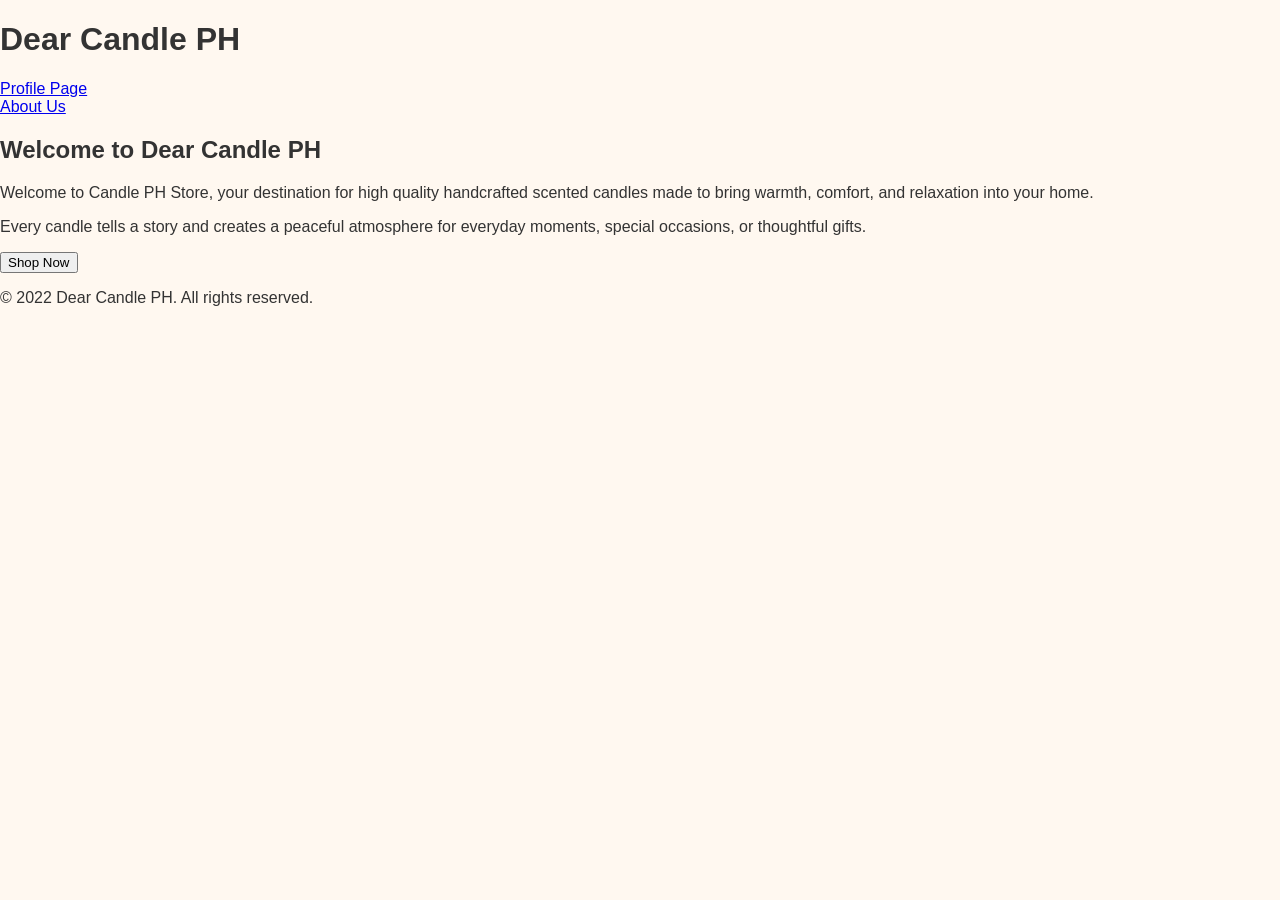
==== Index.html @ 819bb9c6 "git push modified:   About Us.html modified:   Index.html modified:   Profile Page.html modified:   " ====
<!DOCTYPE html>
<html>
    <head>
        <meta charset="UTF-8">
        <meta name="viewport" content="width=device-width, initial-scale=1.0">
        <title>Dear Candle PH</title>
        <link rel="stylesheet" href="Style.css">
    </head>
    <body>
        <header>
            <h1>
                Dear Candle PH
            </h1>
        </header>

        <nav> 
            <a href ="Profile Page.html">Profile Page</a><br>
            <a href = "About Us.html">About Us</a><br>
        </nav>
        
        <main>
            
            <h2>Welcome to Dear Candle PH</h2>

            <p>
                Welcome to Candle PH Store, your destination for high quality handcrafted scented candles made to bring warmth, 
                comfort, and relaxation into your home.
            </p>
            <p>
            Every candle tells a story and creates a peaceful atmosphere for everyday moments, special occasions,
            or thoughtful gifts.
            </p>
            <button>Shop Now</button>
        </main>
        <footer>
            <p>
                &copy; 2022 Dear Candle PH. All rights reserved.
            </p>
        </footer>
    </body>
</html>
---- Style.css ----
body{
    margin: 0;
    font-family: Arial, sans-serif;
    background-color: #fff8f0;
    color: #333;
}
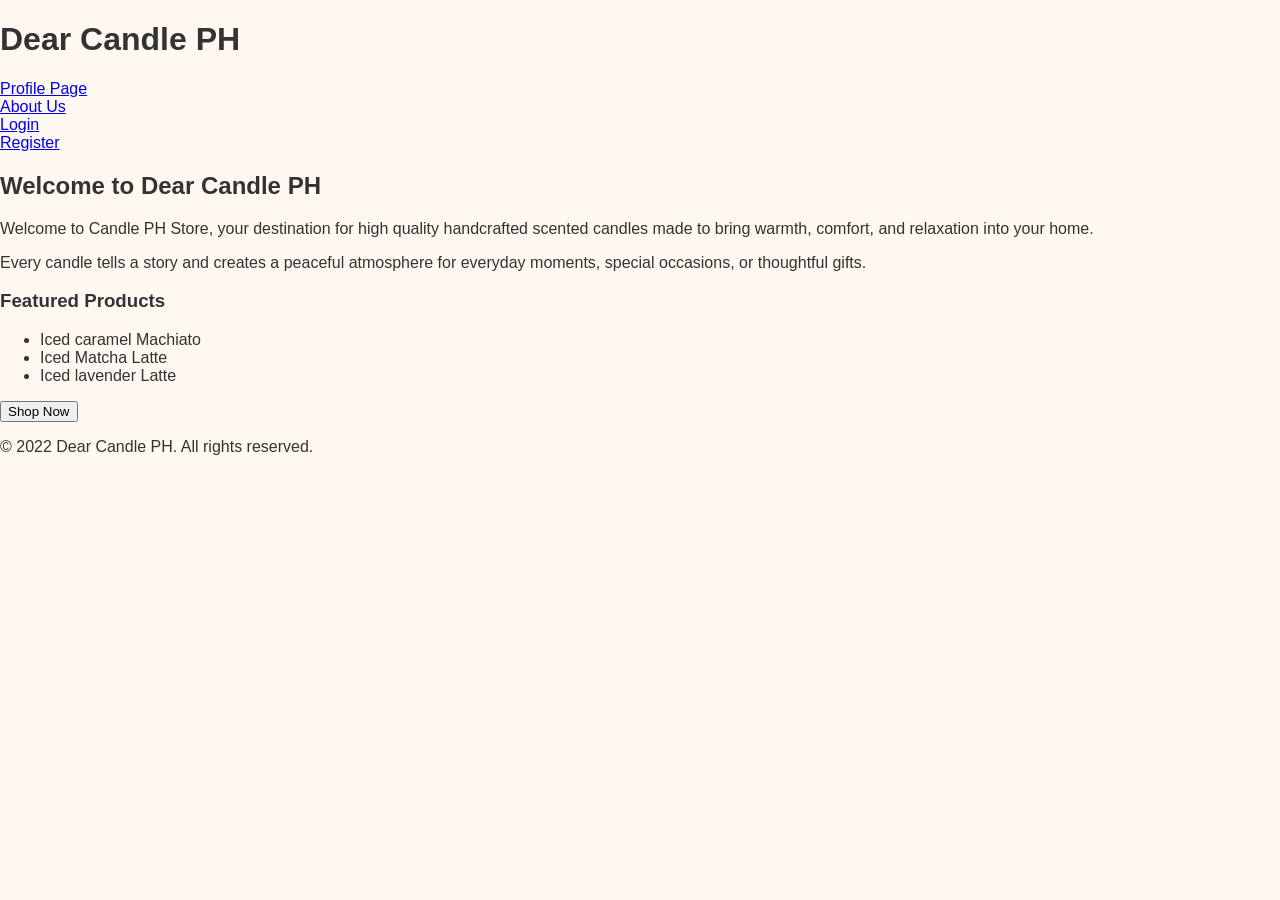
==== commit 4cf2ac10: "git commit -m "modified the About Us.html, Index.html, Login.html, and Register.html files to update" ====
--- a/Index.html
+++ b/Index.html
@@ -16,6 +16,9 @@
         <nav> 
             <a href ="Profile Page.html">Profile Page</a><br>
             <a href = "About Us.html">About Us</a><br>
+            <a href = "Login.html">Login</a><br>
+            <a href = "Register.html">Register</a><br>
+
         </nav>
         
         <main>
@@ -30,6 +33,12 @@
             Every candle tells a story and creates a peaceful atmosphere for everyday moments, special occasions,
             or thoughtful gifts.
             </p>
+            <h3>Featured Products</h3>
+            <ul>
+                <li>Iced caramel Machiato</li>
+                <li>Iced Matcha Latte</li>
+                <li>Iced lavender Latte</li>
+            </ul>
             <button>Shop Now</button>
         </main>
         <footer>
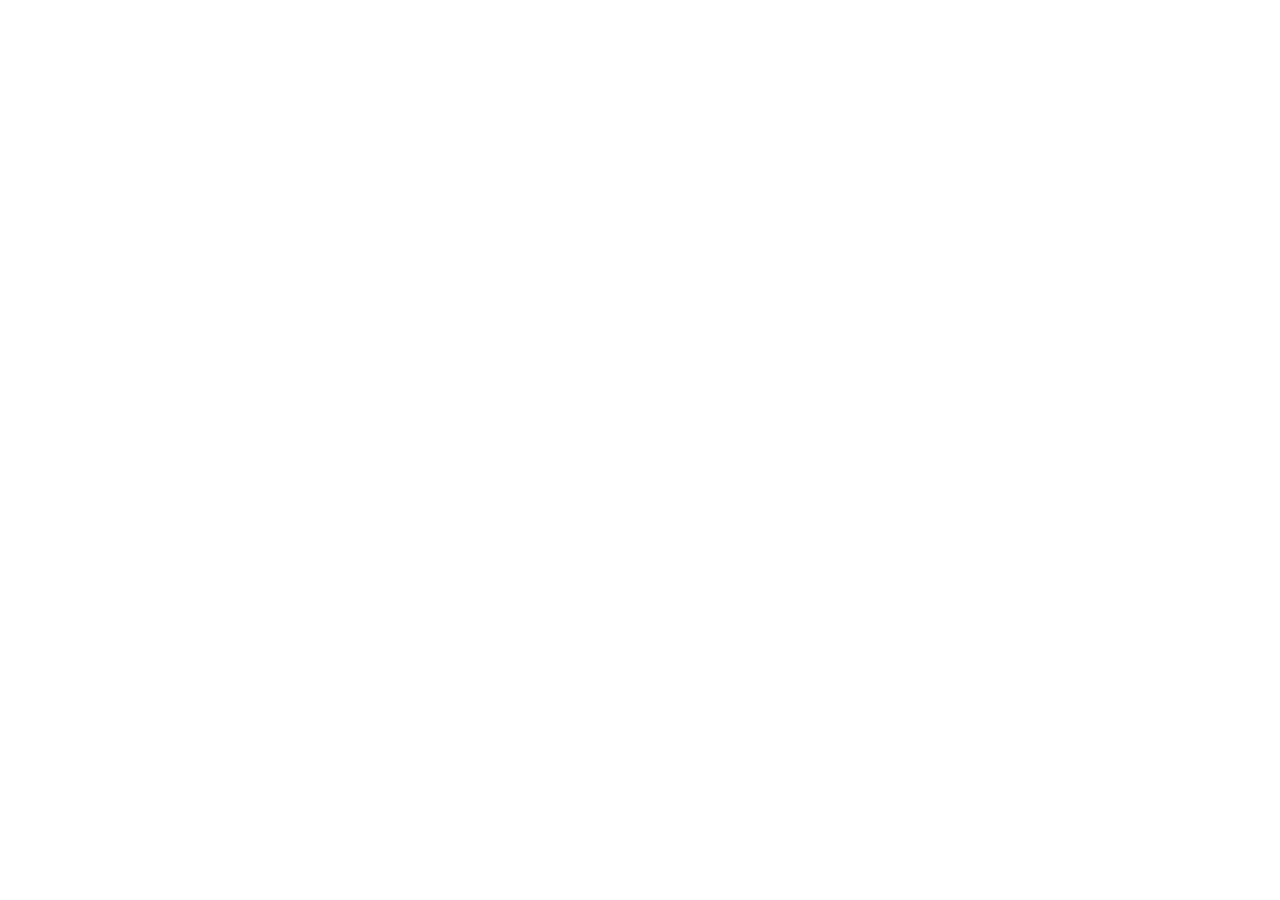
==== commit a9405c4d: "Revamp Home and Index pages in HTML and update styles in Style.css for improved layout and design" ====
--- a/Index.html
+++ b/Index.html
@@ -1,50 +1,11 @@
 <!DOCTYPE html>
-<html>
-    <head>
-        <meta charset="UTF-8">
-        <meta name="viewport" content="width=device-width, initial-scale=1.0">
-        <title>Dear Candle PH</title>
-        <link rel="stylesheet" href="Style.css">
-    </head>
-    <body>
-        <header>
-            <h1>
-                Dear Candle PH
-            </h1>
-        </header>
-
-        <nav> 
-            <a href ="Profile Page.html">Profile Page</a><br>
-            <a href = "About Us.html">About Us</a><br>
-            <a href = "Login.html">Login</a><br>
-            <a href = "Register.html">Register</a><br>
-
-        </nav>
-        
-        <main>
-            
-            <h2>Welcome to Dear Candle PH</h2>
-
-            <p>
-                Welcome to Candle PH Store, your destination for high quality handcrafted scented candles made to bring warmth, 
-                comfort, and relaxation into your home.
-            </p>
-            <p>
-            Every candle tells a story and creates a peaceful atmosphere for everyday moments, special occasions,
-            or thoughtful gifts.
-            </p>
-            <h3>Featured Products</h3>
-            <ul>
-                <li>Iced caramel Machiato</li>
-                <li>Iced Matcha Latte</li>
-                <li>Iced lavender Latte</li>
-            </ul>
-            <button>Shop Now</button>
-        </main>
-        <footer>
-            <p>
-                &copy; 2022 Dear Candle PH. All rights reserved.
-            </p>
-        </footer>
-    </body>
+<html lang="en">
+<head>
+    <meta charset="UTF-8">
+    <meta name="viewport" content="width=device-width, initial-scale=1.0">
+    <title>Dear Canle PH</title>
+</head>
+<body>
+    
+</body>
 </html>
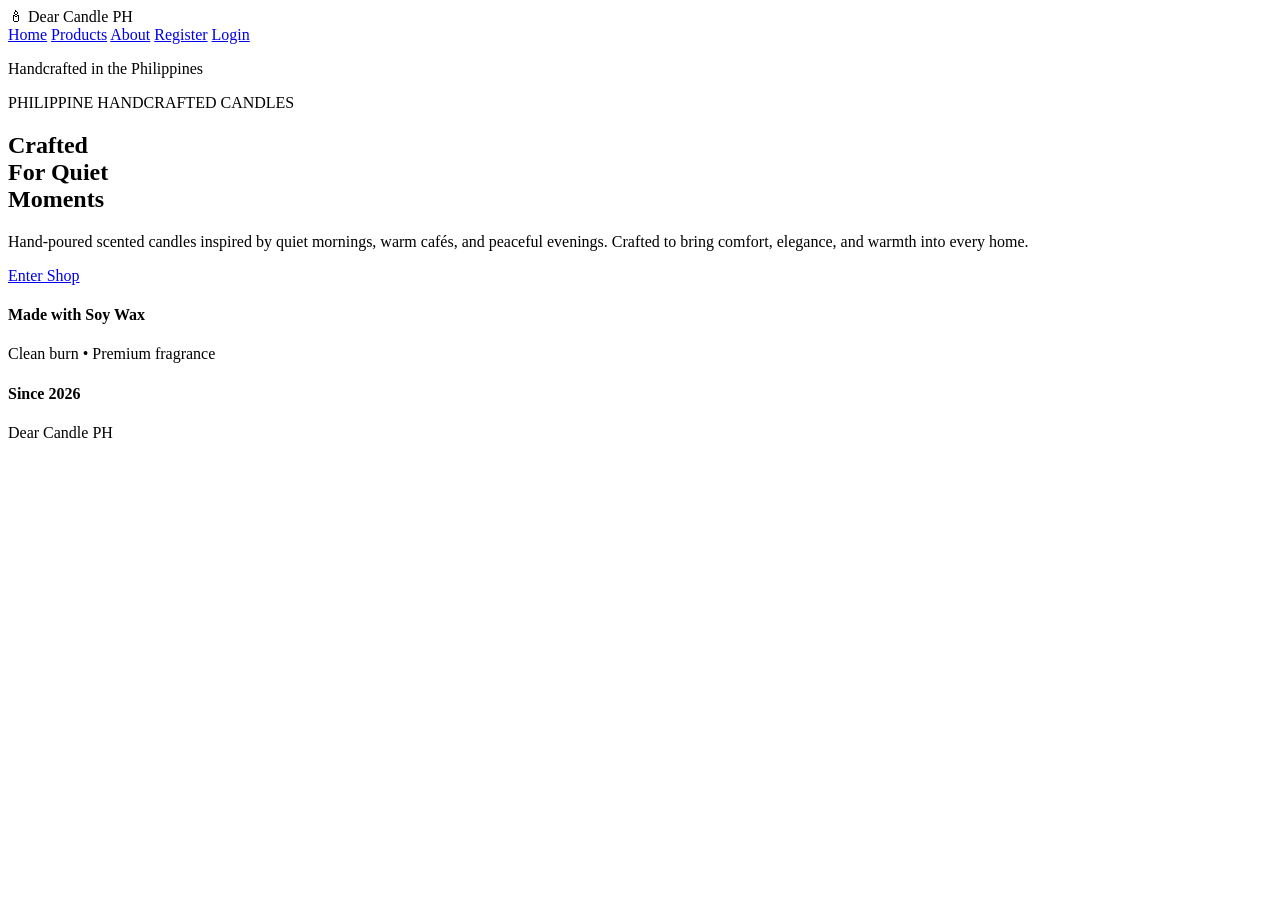
==== commit a198a5af: "Add Home.css for styling and update Home.html to link new stylesheet; create Index.html and Index.cs" ====
--- a/Index.html
+++ b/Index.html
@@ -1,11 +1,71 @@
 <!DOCTYPE html>
 <html lang="en">
-<head>
-    <meta charset="UTF-8">
-    <meta name="viewport" content="width=device-width, initial-scale=1.0">
-    <title>Dear Canle PH</title>
-</head>
-<body>
-    
-</body>
+    <head>
+        <meta charset="UTF-8">
+        <meta name="viewport" content="width=device-width, initial-scale=1.0">
+        <title>Dear Candle PH</title>
+        <link rel="stylesheet" href="Index.css">
+        <link rel="preconnect" href="https://fonts.gstatic.com" crossorigin>
+
+        <link href="https://fonts.googleapis.com/css2?family=Playfair+Display:wght@500;700;800&family=Poppins:wght@300;400;500;600&display=swap" rel="stylesheet">
+    </head>
+    <body>
+        <section class="landing">
+
+          <div class="overlay"></div>
+
+            <header>
+                <div class="logo">
+                 🕯 Dear Candle PH
+                </div>
+
+                <nav>
+                    <a href="Home.html">Home</a>
+                    <a href="Products.html">Products</a>
+                    <a href="About Us.html">About</a>
+                    <a href="Register.html">Register</a>
+                    <a href="LogIn.html">Login</a>
+                </nav>
+            </header>
+
+            <div class="side-text">
+             <p>Handcrafted in the Philippines</p>
+            </div>
+
+            <div class="landing-content">
+                <p class="small-title">
+                 PHILIPPINE HANDCRAFTED CANDLES
+                </p>
+
+                <h1>
+                    Crafted<br>
+                    For Quiet<br>
+                    Moments
+                </h1>
+
+                <p class="description">
+                    Hand-poured scented candles inspired by quiet mornings,
+                    warm cafés, and peaceful evenings.
+                    Crafted to bring comfort, elegance, and warmth into every home.
+                </p>
+
+                <a href="Home.html" class="landing-btn">
+                    Enter Shop
+                </a>
+            </div>
+
+            <div class="bottom-info">
+
+                <div>
+                   <h4>Made with Soy Wax</h4>
+                   <p>Clean burn • Premium fragrance</p>
+                </div>
+
+                <div>
+                 <h4>Since 2026</h4>
+                 <p>Dear Candle PH</p>
+                </div> 
+            </div>
+        </section>
+    </body>
 </html>
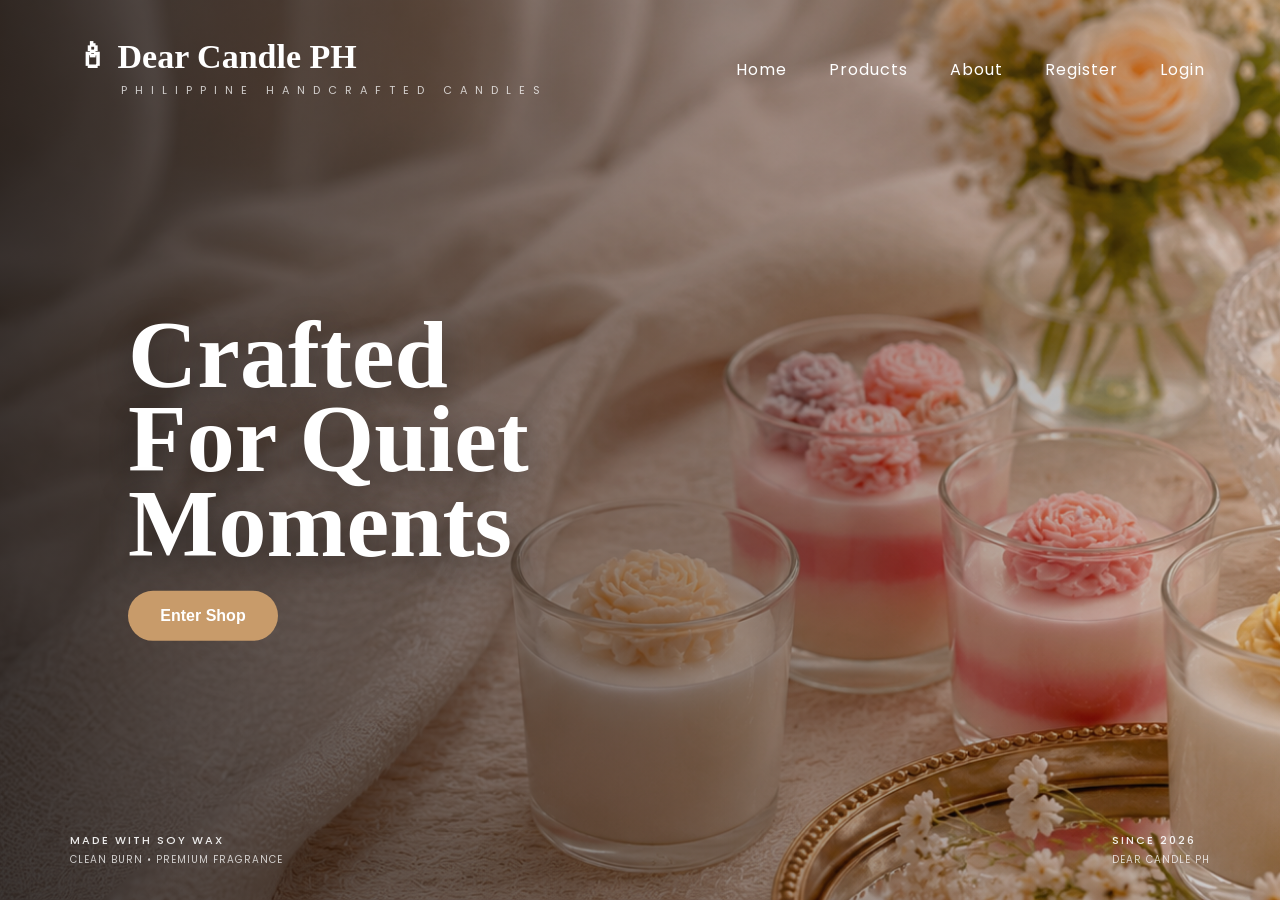
==== commit 3fbe8d10: "Revamp Index.html and Index.css for improved layout and styling; enhance logo structure and add new " ====
--- a/Index.html
+++ b/Index.html
@@ -16,7 +16,8 @@
 
             <header>
                 <div class="logo">
-                 🕯 Dear Candle PH
+                 <h2>🕯 Dear Candle PH</h2>
+                 <span>PHILIPPINE HANDCRAFTED CANDLES</span>
                 </div>
 
                 <nav>
@@ -28,30 +29,17 @@
                 </nav>
             </header>
 
-            <div class="side-text">
-             <p>Handcrafted in the Philippines</p>
-            </div>
-
             <div class="landing-content">
-                <p class="small-title">
-                 PHILIPPINE HANDCRAFTED CANDLES
-                </p>
-
                 <h1>
                     Crafted<br>
                     For Quiet<br>
                     Moments
                 </h1>
 
-                <p class="description">
-                    Hand-poured scented candles inspired by quiet mornings,
-                    warm cafés, and peaceful evenings.
-                    Crafted to bring comfort, elegance, and warmth into every home.
-                </p>
-
                 <a href="Home.html" class="landing-btn">
                     Enter Shop
                 </a>
+                
             </div>
 
             <div class="bottom-info">
--- a/Index.css
+++ b/Index.css
@@ -0,0 +1,166 @@
+*{
+    margin: 0;
+    padding: 0;
+    box-sizing: border-box;
+}
+body{
+    font-family:"Poppins",sans-serif;
+    overflow:hidden;
+    background:#000;
+}
+.landing{
+    position:relative;
+    width:100%;
+    height:100vh;
+    background-image:url("BGLAND.PNG");
+    background-size:cover;
+    background-position:center;
+    background-repeat:no-repeat;
+    overflow:hidden;
+}
+.overlay{
+    position:absolute;
+    inset:0;
+    background:
+    linear-gradient(
+        90deg,
+        rgba(10,8,8,.78) 0%,
+        rgba(18,12,10,.48) 45%,
+        rgba(18,12,10,.18) 100%
+    );
+    z-index:1;
+}
+header{
+    position:absolute;
+    top:0;
+    left:0;
+    width: 100%;
+    padding:40px 75px;
+    display:flex;
+    justify-content:space-between;
+    align-items:center;
+    z-index:100;
+}
+.logo{
+    display:flex;
+    flex-direction:column;
+    color:#fff;
+}
+.logo:hover{
+    color:#F7E7CE;
+    text-shadow:
+    0 0 20px rgba(255,215,140,.45);
+}
+.logo span{
+    margin-top:8px;
+    margin-left:46px;
+    font-size:11px;
+    letter-spacing:8px;
+    text-transform:uppercase;
+    color:rgba(255,255,255,.75);
+}
+.logo h2{
+    font-family:"Playfair Display",serif;
+    font-size:34px;
+    font-weight:700;
+    line-height:1;
+}
+nav{
+    display:flex;
+    gap:42px;
+}
+nav a{
+    color:white;
+    text-decoration:none;
+    font-size:16px;
+    letter-spacing:1px;
+    position:relative;
+    transition:.4s ease;
+}
+nav a::after{
+    content:"";
+    position:absolute;
+    left:50%;
+    bottom:-8px;
+    width:0;
+    height:2px;
+    background:#D8B07A;
+    transform:translateY(-50%);
+    transition:.35s;
+}
+nav a:hover{
+    color:#FFF4E4;
+    text-shadow:
+    0 0 10px rgba(255,214,120,.8),
+    0 0 22px rgba(255,214,120,.45);
+}
+nav a:hover::after{
+    width:100%;
+}
+.landing-content{
+    position:absolute;
+    left:10%;
+    top:52%;
+    transform:translateY(-50%);
+    width:650px;
+    z-index:5;
+}
+.landing-content h1{
+    font-family:"Playfair Display",serif;
+    font-size:96px;
+    line-height:.88;
+    font-weight:700;
+    color:#fff;
+    margin:18px 0 25px;
+    text-shadow:0 10px 35px rgba(0,0,0,.45);
+}
+.landing-btn{
+    display:inline-flex;
+    justify-content:center;
+    align-items:center;
+    width:150px;
+    height:50px;
+    font-size:15px;
+    border-radius:40px;
+    background:#C89B6A;
+    color:white;
+    text-decoration:none;
+    font-size:16px;
+    font-weight:600;
+    transition:.35s;
+}
+.landing-btn:hover{
+    transform:translateY(-4px);
+    background:#B78653;
+    box-shadow:
+    0 15px 35px rgba(0,0,0,.35);
+}
+.bottom-info{
+    position:absolute;
+    bottom:32px;
+    left:70px;
+    right:70px;
+    display:flex;
+    justify-content:space-between;
+    align-items: flex-end;
+    z-index:20;
+}
+.bottom-info h4{
+    font-family:"Poppins",sans-serif;
+    font-size:11px;
+    font-weight:500;
+    text-transform:uppercase;
+    letter-spacing:2px;
+    color:rgba(255,255,255,.9);
+}
+.bottom-info div{
+    display:flex;
+    flex-direction:column;
+    gap:3px;
+}
+.bottom-info p{
+    font-size:10px;
+    letter-spacing:1px;
+    text-transform:uppercase;
+    color:rgba(255,255,255,.75);
+}
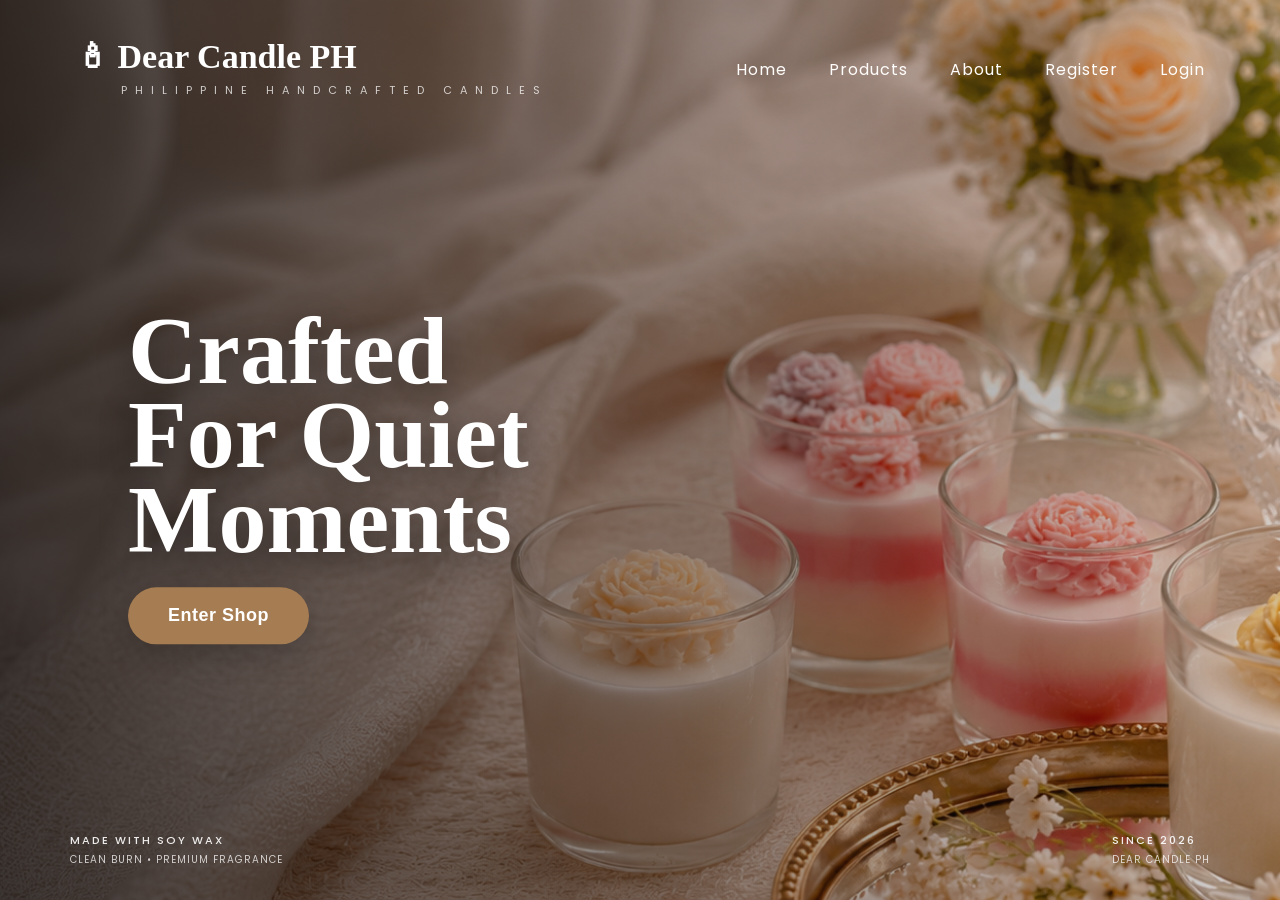
==== commit fa4984c7: "Revamp Home and Index pages for improved layout and styling; enhance header structure and add new bu" ====
--- a/Index.html
+++ b/Index.html
@@ -16,6 +16,7 @@
 
             <header>
                 <div class="logo">
+                    
                  <h2>🕯 Dear Candle PH</h2>
                  <span>PHILIPPINE HANDCRAFTED CANDLES</span>
                 </div>
--- a/Index.css
+++ b/Index.css
@@ -1,3 +1,37 @@
+@font-face{
+    font-family:"Playfair";
+    src:url("fonts/PlayfairDisplay-Regular.ttf") format("truetype");
+    font-weight:400;
+    font-style:normal;
+}
+
+@font-face{
+    font-family:"Playfair";
+    src:url("fonts/PlayfairDisplay-Bold.ttf") format("truetype");
+    font-weight:700;
+    font-style:normal;
+}
+
+@font-face{
+    font-family:"Poppins";
+    src:url("fonts/Poppins-Regular.ttf") format("truetype");
+    font-weight:400;
+    font-style:normal;
+}
+
+@font-face{
+    font-family:"Poppins";
+    src:url("fonts/Poppins-Medium.ttf") format("truetype");
+    font-weight:500;
+    font-style:normal;
+}
+
+@font-face{
+    font-family:"Poppins";
+    src:url("fonts/Poppins-SemiBold.ttf") format("truetype");
+    font-weight:600;
+    font-style:normal;
+}
 *{
     margin: 0;
     padding: 0;
@@ -8,15 +42,16 @@
     overflow:hidden;
     background:#000;
 }
-.landing{
-    position:relative;
-    width:100%;
-    height:100vh;
-    background-image:url("BGLAND.PNG");
-    background-size:cover;
-    background-position:center;
-    background-repeat:no-repeat;
-    overflow:hidden;
+header{
+    position:absolute;
+    top:0;
+    left:0;
+    width: 100%;
+    padding:40px 75px;
+    display:flex;
+    justify-content:space-between;
+    align-items:center;
+    z-index:100;
 }
 .overlay{
     position:absolute;
@@ -30,16 +65,15 @@
     );
     z-index:1;
 }
-header{
-    position:absolute;
-    top:0;
-    left:0;
-    width: 100%;
-    padding:40px 75px;
-    display:flex;
-    justify-content:space-between;
-    align-items:center;
-    z-index:100;
+.landing{
+    position:relative;
+    width:100%;
+    height:100vh;
+    background-image:url("BGLAND.PNG");
+    background-size:cover;
+    background-position:center;
+    background-repeat:no-repeat;
+    overflow:hidden;
 }
 .logo{
     display:flex;
@@ -68,14 +102,22 @@
 nav{
     display:flex;
     gap:42px;
+    position:relative;
+    color:white;
+    text-decoration:none;   
+    transition:
+    color .35s ease,
+    transform .35s ease,
+    text-shadow .35s ease;
 }
 nav a{
-    color:white;
+    font-family:"Poppins", sans-serif;
+    position:relative;
     text-decoration:none;
+    color:#FFFDFB;
     font-size:16px;
-    letter-spacing:1px;
-    position:relative;
-    transition:.4s ease;
+    transition:all .35s ease;
+    letter-spacing: 1px;
 }
 nav a::after{
     content:"";
@@ -84,18 +126,21 @@
     bottom:-8px;
     width:0;
     height:2px;
-    background:#D8B07A;
-    transform:translateY(-50%);
+    background:linear-gradient(to right,#D8B07A,#F6E7C9,#D8B07A);
+    transform:translateX(-50%);
     transition:.35s;
+    box-shadow:
+    0 0 6px rgba(255,220,170,.7),
+    0 0 12px rgba(255,220,170,.35);
 }
 nav a:hover{
-    color:#FFF4E4;
-    text-shadow:
-    0 0 10px rgba(255,214,120,.8),
-    0 0 22px rgba(255,214,120,.45);
+    width:100%;
 }
 nav a:hover::after{
     width:100%;
+}
+nav a.active::before{
+    display:none;
 }
 .landing-content{
     position:absolute;
@@ -116,24 +161,49 @@
 }
 .landing-btn{
     display:inline-flex;
+    align-items:center;
     justify-content:center;
-    align-items:center;
-    width:150px;
-    height:50px;
-    font-size:15px;
-    border-radius:40px;
-    background:#C89B6A;
-    color:white;
+    padding:18px 40px;
+    background:#A67C52;
+    color:#fff;
     text-decoration:none;
-    font-size:16px;
+    border-radius:999px;
+    font-size:18px;
     font-weight:600;
-    transition:.35s;
+    letter-spacing:.5px;
+    transition:
+        transform .35s ease,
+        background .35s ease,
+        box-shadow .35s ease;
+    box-shadow:
+        0 12px 30px rgba(0,0,0,.20);
+
+    position:relative;
+    overflow:hidden;
+}
+.landing-btn::before{
+    content:"";
+    position:absolute;
+    left:-120%;
+    top:0;
+    width:100%;
+    height:100%;
+    background:linear-gradient(
+        120deg,
+        transparent,
+        rgba(255,255,255,.35),
+        transparent
+    );
+    transition:.6s;
 }
 .landing-btn:hover{
     transform:translateY(-4px);
     background:#B78653;
     box-shadow:
     0 15px 35px rgba(0,0,0,.35);
+}
+.landing-btn:hover::before{
+    left:120%;
 }
 .bottom-info{
     position:absolute;
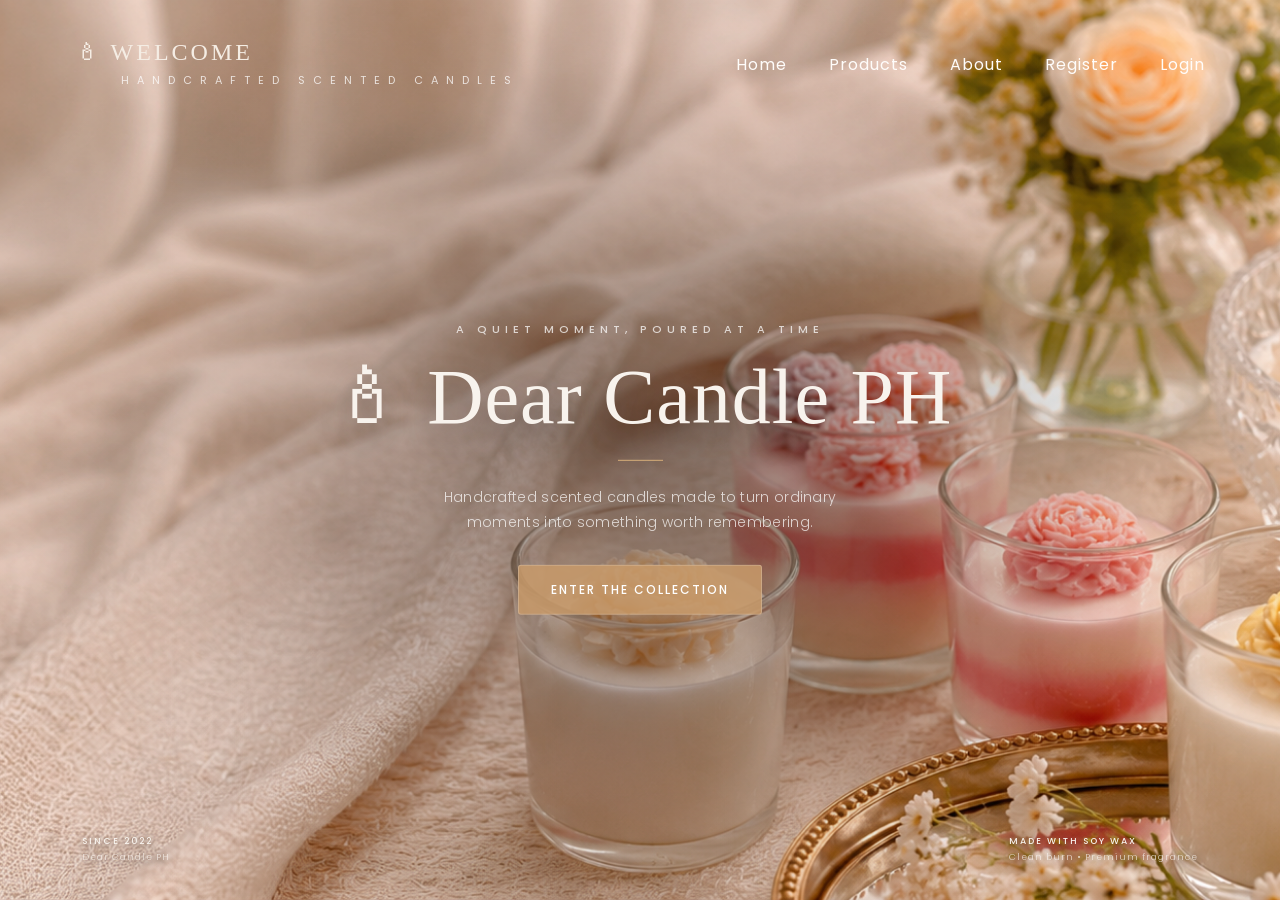
==== commit 98e378de: "Add new background image and enhance styles in Home and Index pages for improved aesthetics and layo" ====
--- a/Index.html
+++ b/Index.html
@@ -16,11 +16,9 @@
 
             <header>
                 <div class="logo">
-                    
-                 <h2>🕯 Dear Candle PH</h2>
-                 <span>PHILIPPINE HANDCRAFTED CANDLES</span>
+                 <h2>🕯 WELCOME</h2>
+                 <span>HANDCRAFTED SCENTED CANDLES</span>
                 </div>
-
                 <nav>
                     <a href="Home.html">Home</a>
                     <a href="Products.html">Products</a>
@@ -31,29 +29,32 @@
             </header>
 
             <div class="landing-content">
-                <h1>
-                    Crafted<br>
-                    For Quiet<br>
-                    Moments
-                </h1>
+                <p class ="brand-label">
+                   A QUIET MOMENT, POURED AT A TIME
+                </p>
 
-                <a href="Home.html" class="landing-btn">
-                    Enter Shop
+                <h1>🕯 Dear Candle PH</h1>
+
+                <div class="title-line"></div>
+                <p class ="hero-subtitle">
+                    Handcrafted scented candles made to turn
+                    ordinary moments into something worth remembering.
+                </p>
+                <a href="Home.html"class="landing-btn">
+                    Enter the Collection
                 </a>
-                
             </div>
 
             <div class="bottom-info">
+                <div>
+                 <h4>Since 2022</h4>
+                 <p>Dear Candle PH</p>
+                </div>
 
                 <div>
                    <h4>Made with Soy Wax</h4>
                    <p>Clean burn • Premium fragrance</p>
                 </div>
-
-                <div>
-                 <h4>Since 2026</h4>
-                 <p>Dear Candle PH</p>
-                </div> 
             </div>
         </section>
     </body>
--- a/Index.css
+++ b/Index.css
@@ -56,13 +56,16 @@
 .overlay{
     position:absolute;
     inset:0;
+
     background:
-    linear-gradient(
-        90deg,
-        rgba(10,8,8,.78) 0%,
-        rgba(18,12,10,.48) 45%,
-        rgba(18,12,10,.18) 100%
-    );
+        radial-gradient(
+            ellipse 55% 65% at 50% 52%,
+            rgba(20,14,11,.45) 0%,
+            rgba(20,14,11,.25) 40%,
+            rgba(20,14,11,.08) 70%,
+            transparent 100%
+        );
+
     z-index:1;
 }
 .landing{
@@ -78,11 +81,17 @@
 .logo{
     display:flex;
     flex-direction:column;
-    color:#fff;
+    align-items:flex-start;
+    color:#F5EDE4;
+    cursor:pointer;
+    transition:
+        color .4s ease,
+        transform .4s ease;
 }
 .logo:hover{
-    color:#F7E7CE;
-    text-shadow:
+    color:#F8E8D2;
+    transform:translateY(-1px);
+        text-shadow:
     0 0 20px rgba(255,215,140,.45);
 }
 .logo span{
@@ -94,10 +103,13 @@
     color:rgba(255,255,255,.75);
 }
 .logo h2{
-    font-family:"Playfair Display",serif;
-    font-size:34px;
-    font-weight:700;
+    font-family:"Playfair", serif;
+    font-size:24px;
+    font-weight:400;
+    letter-spacing:3px;
     line-height:1;
+    margin:0;
+    text-transform:uppercase;
 }
 nav{
     display:flex;
@@ -144,93 +156,106 @@
 }
 .landing-content{
     position:absolute;
-    left:10%;
+    left:50%;
     top:52%;
-    transform:translateY(-50%);
-    width:650px;
+    transform:translate(-50%, -50%);
+    width:700px;
+    text-align:center;
     z-index:5;
 }
 .landing-content h1{
-    font-family:"Playfair Display",serif;
-    font-size:96px;
-    line-height:.88;
-    font-weight:700;
-    color:#fff;
-    margin:18px 0 25px;
-    text-shadow:0 10px 35px rgba(0,0,0,.45);
+    font-family:"Playfair",serif;
+    color:#F8F3ED;
+    font-size:78px;
+    font-weight:400;
+    line-height:1;
+    letter-spacing:1px;
+    margin:0;
+    text-shadow:
+        0 15px 30px rgba(0,0,0,.35);
+}
+.title-line{
+    width:45px;
+    height:1px;
+    background:#D8B07A;
+    margin:24px auto;
+}
+.brand-label{
+    font-family:"Poppins",sans-serif;
+    font-size:11px;
+    font-weight:500;
+    letter-spacing:5px;
+    color:rgba(255,255,255,.72);
+    text-transform:uppercase;
+    margin-bottom:20px;
+}
+.hero-subtitle{
+    max-width:440px;
+    margin:0 auto 30px;
+    color:rgba(255,255,255,.72);
+    font-family:"Poppins",sans-serif;
+    font-size:14px;
+    font-weight:300;
+    line-height:1.8;
+    letter-spacing:.3px;
 }
 .landing-btn{
     display:inline-flex;
+    justify-content:center;
     align-items:center;
-    justify-content:center;
-    padding:18px 40px;
-    background:#A67C52;
+    padding:15px 32px;
+    background:rgba(200,155,106,.85);
+    border:1px solid rgba(255,255,255,.2);
+    border-radius:3px;
     color:#fff;
+    font-family:"Poppins",sans-serif;
+    font-size:12px;
+    font-weight:500;
+    letter-spacing:2px;
+    text-transform:uppercase;
     text-decoration:none;
-    border-radius:999px;
-    font-size:18px;
-    font-weight:600;
-    letter-spacing:.5px;
     transition:
+        background .35s ease,
         transform .35s ease,
-        background .35s ease,
         box-shadow .35s ease;
+}
+.landing-btn:hover{
+    background:#D2AA7C;
+    transform:translateY(-3px);
     box-shadow:
-        0 12px 30px rgba(0,0,0,.20);
-
-    position:relative;
-    overflow:hidden;
-}
-.landing-btn::before{
-    content:"";
-    position:absolute;
-    left:-120%;
-    top:0;
-    width:100%;
-    height:100%;
-    background:linear-gradient(
-        120deg,
-        transparent,
-        rgba(255,255,255,.35),
-        transparent
-    );
-    transition:.6s;
-}
-.landing-btn:hover{
-    transform:translateY(-4px);
-    background:#B78653;
-    box-shadow:
-    0 15px 35px rgba(0,0,0,.35);
-}
-.landing-btn:hover::before{
-    left:120%;
+        0 10px 30px rgba(0,0,0,.25);
 }
 .bottom-info{
     position:absolute;
-    bottom:32px;
+    bottom:28px;
     left:70px;
     right:70px;
     display:flex;
     justify-content:space-between;
-    align-items: flex-end;
+    align-items:flex-end;
     z-index:20;
 }
 .bottom-info h4{
     font-family:"Poppins",sans-serif;
-    font-size:11px;
-    font-weight:500;
-    text-transform:uppercase;
+    font-size:9px;
+    font-weight:500;
     letter-spacing:2px;
-    color:rgba(255,255,255,.9);
+    text-transform:uppercase;
+    color:#F8F3ED;
+    text-shadow:
+        0 2px 8px rgba(0,0,0,.65);
 }
 .bottom-info div{
     display:flex;
     flex-direction:column;
     gap:3px;
+    padding:8px 12px;
 }
 .bottom-info p{
-    font-size:10px;
+    font-size:9px;
+    font-weight:300;
     letter-spacing:1px;
-    text-transform:uppercase;
-    color:rgba(255,255,255,.75);
+    color:rgba(248,243,237,.75);
+    text-shadow:
+        0 2px 8px rgba(0,0,0,.65);
 }
